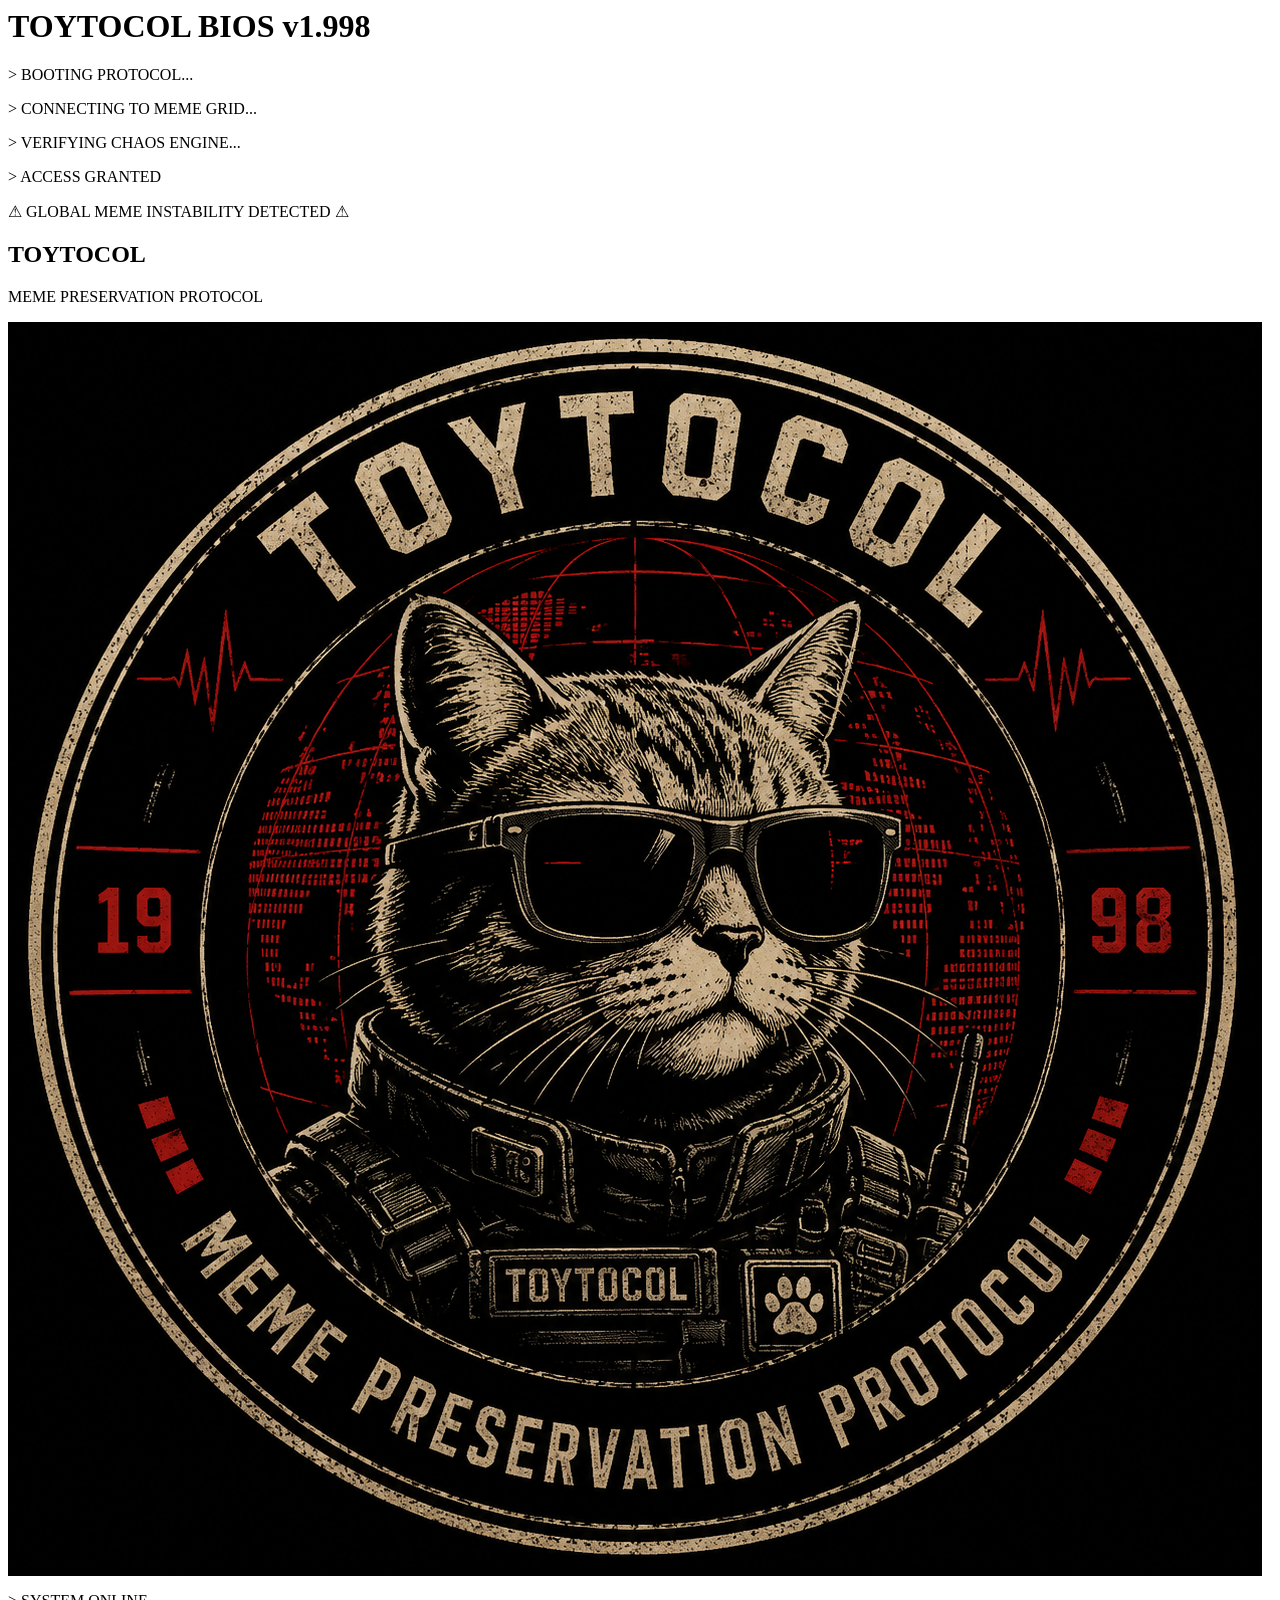
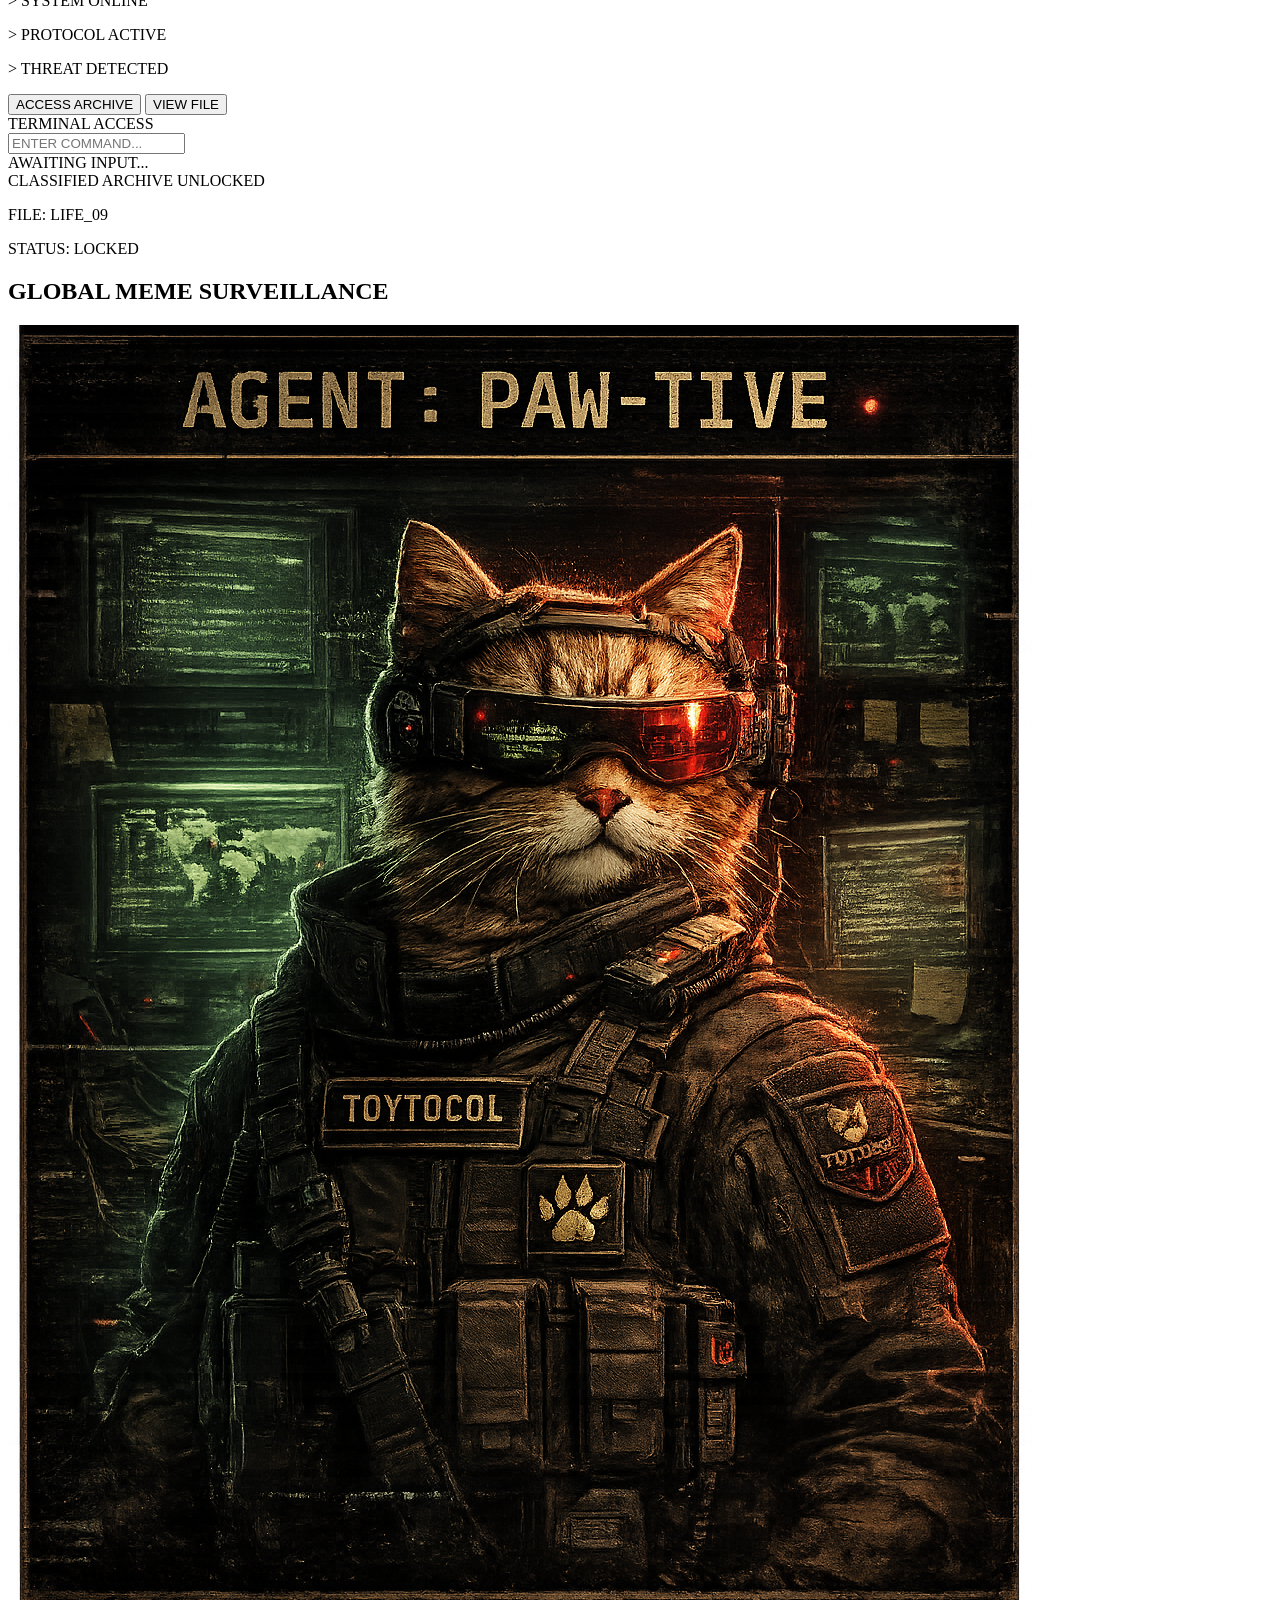
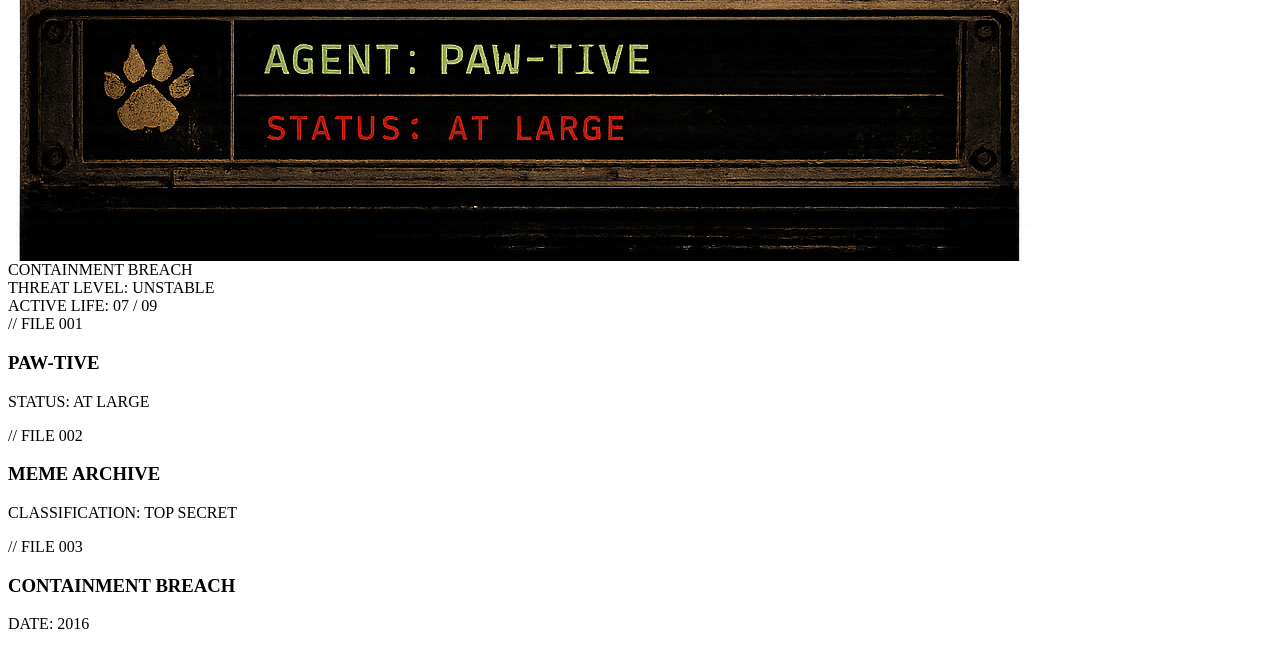
==== index.html @ 7f255faa "Update index.html" ====
<body>

<!-- =========================
     CRT OVERLAY
========================= -->

<div class="crt"></div>


<!-- =========================
     BOOT SYSTEM
========================= -->

<div id="boot-screen">

<div class="boot-container">

<h1 class="boot-logo">
TOYTOCOL BIOS v1.998
</h1>

<div class="boot-terminal">

<p>> BOOTING PROTOCOL...</p>
<p>> CONNECTING TO MEME GRID...</p>
<p>> VERIFYING CHAOS ENGINE...</p>
<p>> ACCESS GRANTED</p>

</div>

<div class="loading-bar">
<div class="loading-fill"></div>
</div>

</div>

</div>


<!-- =========================
     ALERT BAR
========================= -->

<div class="alert-bar">

⚠ GLOBAL MEME INSTABILITY DETECTED ⚠

</div>


<!-- =========================
     MAIN DASHBOARD
========================= -->

<section class="dashboard">

<!-- LEFT SIDEBAR -->

<div class="panel sidebar">

<h2 class="glitch" data-text="TOYTOCOL">
TOYTOCOL
</h2>

<p class="sub">
MEME PRESERVATION PROTOCOL
</p>

<img src="logo.png" class="main-logo">

<div class="status-box">

<p>> SYSTEM ONLINE</p>
<p>> PROTOCOL ACTIVE</p>
<p>> THREAT DETECTED</p>

</div>

<div class="small-buttons">

<button id="archiveBtn">
ACCESS ARCHIVE
</button>

<button id="fileBtn">
VIEW FILE
</button>

</div>

<div class="secret-terminal">

<div class="secret-header">
TERMINAL ACCESS
</div>

<input
id="command-input"
placeholder="ENTER COMMAND..."
autocomplete="off"
>

<div id="terminal-response">
AWAITING INPUT...
</div>

</div>

<div id="hidden-archive" class="hidden-archive">

<div class="archive-title">
CLASSIFIED ARCHIVE UNLOCKED
</div>

<div class="archive-content">

<p>FILE: LIFE_09</p>
<p>STATUS: LOCKED</p>

</div>

</div>

</div>


<!-- CENTER SCREEN -->

<div class="panel center-panel">

<h2 class="panel-title">

GLOBAL MEME SURVEILLANCE

</h2>

<div class="containment-screen">

<div class="world-map"></div>

<div class="scan-line"></div>

<div class="vignette"></div>

<div class="warning-overlay"></div>

<div class="scanlines"></div>

<div class="noise"></div>

<div class="live-time" id="live-time"></div>

<div class="radar-ring ring1"></div>
<div class="radar-ring ring2"></div>
<div class="radar-ring ring3"></div>

<div class="radar-center"></div>

<div class="cat-center">

<img src="agent.png">

</div>

<div class="containment-title">

CONTAINMENT BREACH

</div>

<div class="threat-box">

THREAT LEVEL:
UNSTABLE

</div>

<div class="live-status">

ACTIVE LIFE:
07 / 09

</div>

</div>

</div>


<!-- RIGHT DOSSIERS -->

<div class="panel dossier-panel">

<div class="file-card">

<div class="file-top">
// FILE 001
</div>

<div class="file-main">

<h3>PAW-TIVE</h3>

<p>
STATUS:
<span>AT LARGE</span>
</p>

</div>

</div>


<div class="file-card">

<div class="file-top">
// FILE 002
</div>

<div class="file-main">

<h3>MEME ARCHIVE</h3>

<p>
CLASSIFICATION:
<span>TOP SECRET</span>
</p>

</div>

</div>


<div class="file-card">

<div class="file-top">
// FILE 003
</div>

<div class="file-main">

<h3>CONTAINMENT BREACH</h3>

<p>
DATE:
<span>2016</span>
</p>

</div>

</div>

</div>

</section>

<script src="script.js"></script>

</body>
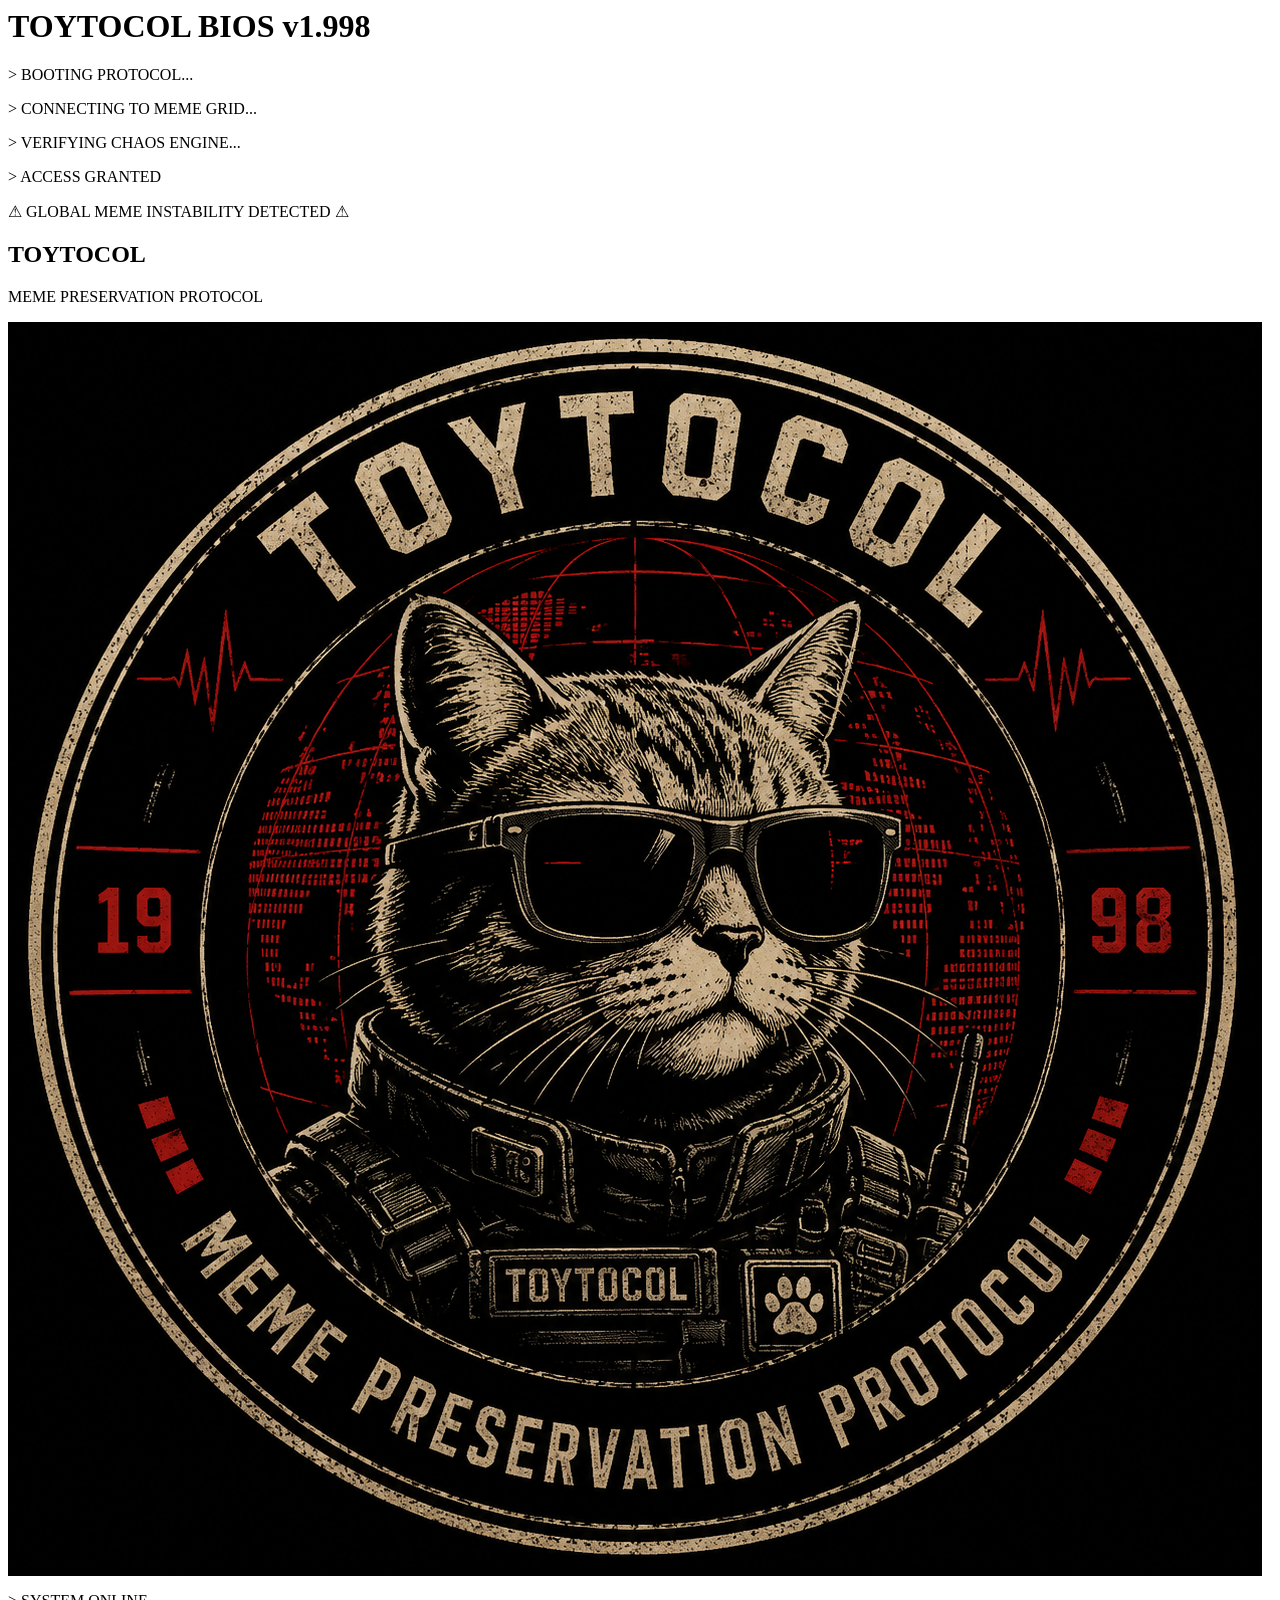
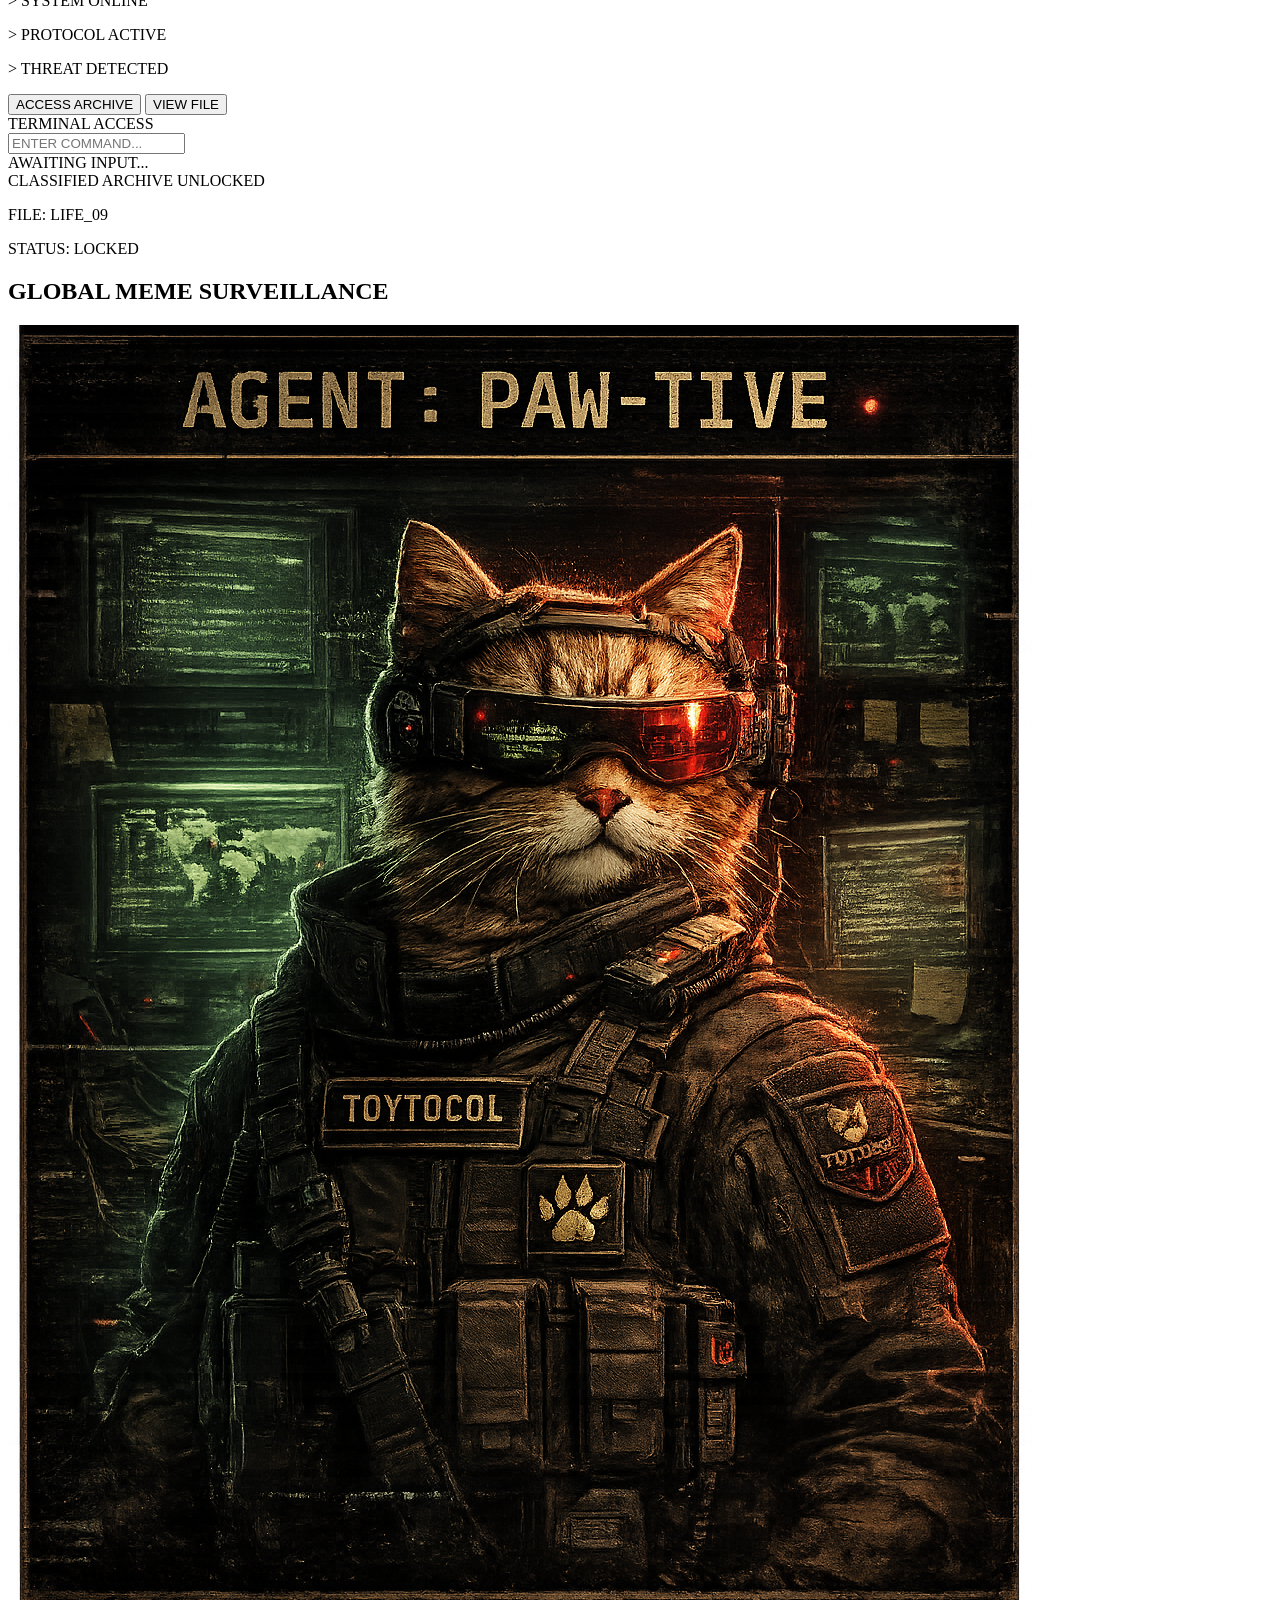
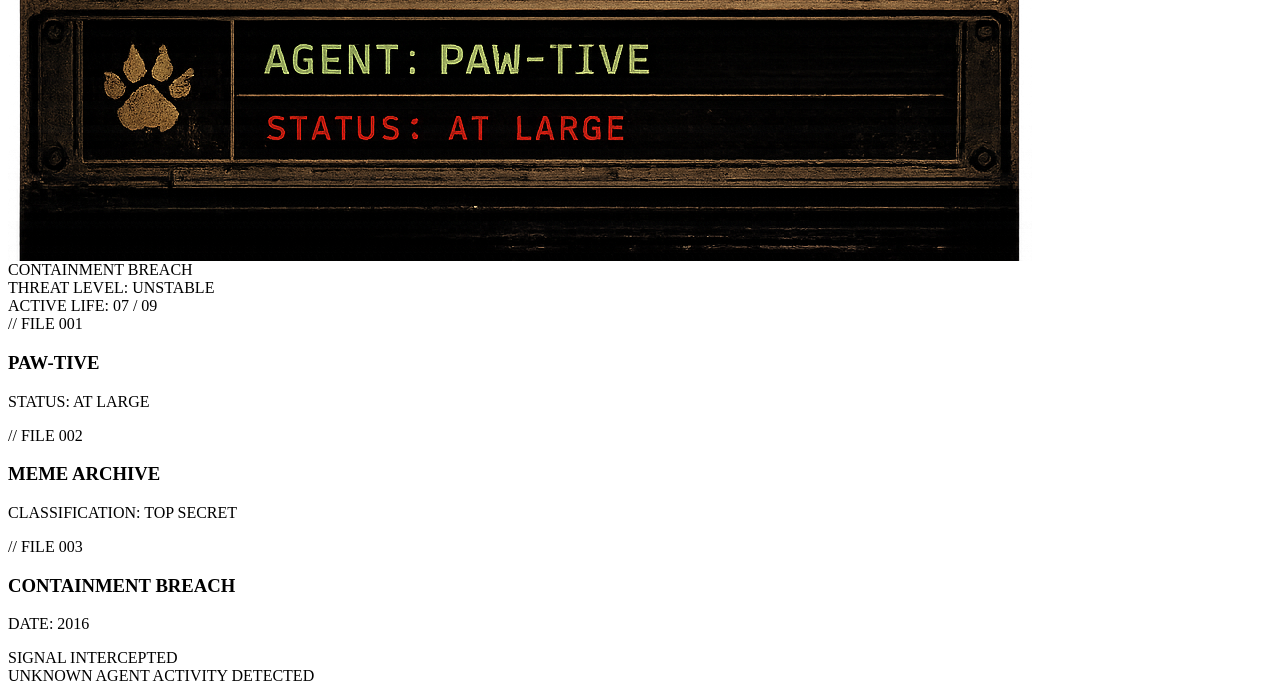
==== commit 98528d29: "Update index.html" ====
--- a/index.html
+++ b/index.html
@@ -253,6 +253,21 @@
 </div>
 
 </section>
+<div id="signal-popup" class="signal-popup">
+
+<div class="popup-title">
+
+SIGNAL INTERCEPTED
+
+</div>
+
+<div class="popup-content">
+
+UNKNOWN AGENT ACTIVITY DETECTED
+
+</div>
+
+</div>
 
 <script src="script.js"></script>
 
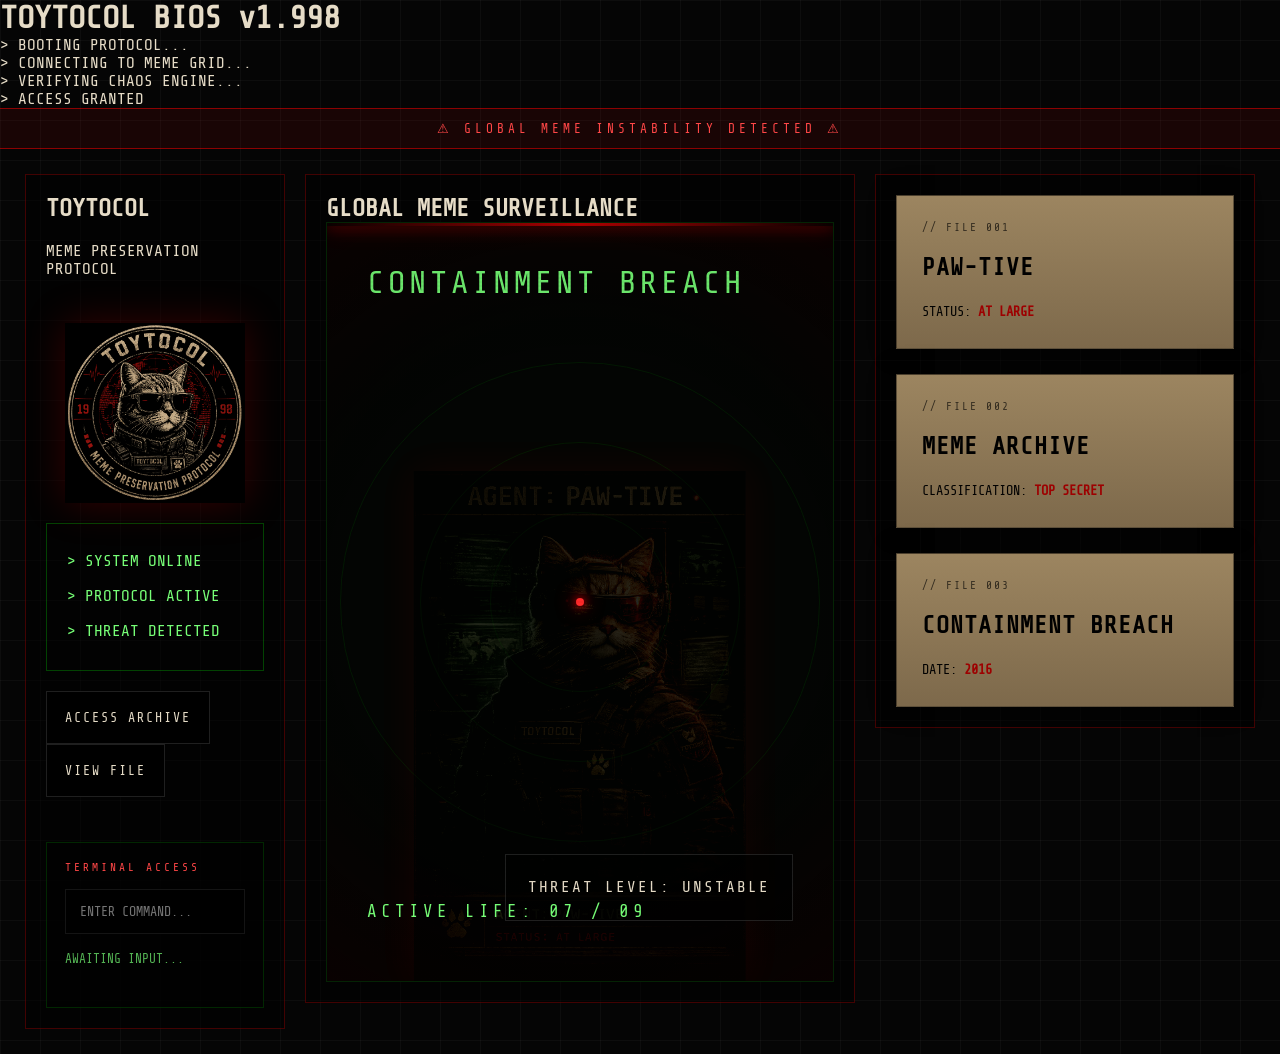
==== commit 4f7d6569: "Update index.html" ====
--- a/index.html
+++ b/index.html
@@ -1,3 +1,68 @@
+
+<head>
+
+<meta charset="UTF-8">
+
+<meta
+name="viewport"
+content="width=device-width, initial-scale=1.0">
+
+<title>
+TOYTOCOL // MEME PRESERVATION PROTOCOL
+</title>
+
+
+<!-- =========================
+     GOOGLE FONT
+========================= -->
+
+<link rel="preconnect"
+href="https://fonts.googleapis.com">
+
+<link rel="preconnect"
+href="https://fonts.gstatic.com"
+crossorigin>
+
+<link
+href="https://fonts.googleapis.com/css2?family=Share+Tech+Mono&display=swap"
+rel="stylesheet">
+
+
+<!-- =========================
+     CSS FILES
+========================= -->
+
+<link
+rel="stylesheet"
+href="style.css">
+
+<link
+rel="stylesheet"
+href="hud.css">
+
+<link
+rel="stylesheet"
+href="effects.css">
+
+<link
+rel="stylesheet"
+href="animations.css">
+
+<link
+rel="stylesheet"
+href="dossier.css">
+
+
+<!-- =========================
+     WEBSITE ICON
+========================= -->
+
+<link
+rel="icon"
+type="image/png"
+href="logo.png">
+
+</head>
 <body>
 
 <!-- =========================
@@ -8,266 +73,349 @@
 
 
 <!-- =========================
-     BOOT SYSTEM
+     BOOT SCREEN
 ========================= -->
 
 <div id="boot-screen">
 
-<div class="boot-container">
-
-<h1 class="boot-logo">
-TOYTOCOL BIOS v1.998
-</h1>
-
-<div class="boot-terminal">
-
-<p>> BOOTING PROTOCOL...</p>
-<p>> CONNECTING TO MEME GRID...</p>
-<p>> VERIFYING CHAOS ENGINE...</p>
-<p>> ACCESS GRANTED</p>
+    <div class="boot-container">
+
+        <h1 class="boot-logo">
+            TOYTOCOL BIOS v1.998
+        </h1>
+
+        <div class="boot-terminal">
+
+            <p>> BOOTING PROTOCOL...</p>
+            <p>> CONNECTING TO MEME GRID...</p>
+            <p>> VERIFYING CHAOS ENGINE...</p>
+            <p>> ACCESS GRANTED</p>
+
+        </div>
+
+        <div class="loading-bar">
+            <div class="loading-fill"></div>
+        </div>
+
+    </div>
 
 </div>
 
-<div class="loading-bar">
-<div class="loading-fill"></div>
+
+<!-- =========================
+     ALERT BAR
+========================= -->
+
+<div class="alert-bar">
+
+    ⚠ GLOBAL MEME INSTABILITY DETECTED ⚠
+
 </div>
 
+
+<!-- =========================
+     MAIN DASHBOARD
+========================= -->
+
+<section class="dashboard">
+
+    <!-- =========================
+         LEFT SIDEBAR
+    ========================= -->
+
+    <aside class="panel sidebar">
+
+        <h2 class="glitch" data-text="TOYTOCOL">
+
+            TOYTOCOL
+
+        </h2>
+
+        <p class="sub">
+
+            MEME PRESERVATION PROTOCOL
+
+        </p>
+
+        <div class="logo">
+
+            <img
+                src="logo.png"
+                class="main-logo"
+                alt="TOYTOCOL logo"
+            >
+
+        </div>
+
+        <div class="status-box">
+
+            <p>> SYSTEM ONLINE</p>
+            <p>> PROTOCOL ACTIVE</p>
+            <p>> THREAT DETECTED</p>
+
+        </div>
+
+        <!-- BUTTONS -->
+
+        <div class="small-buttons">
+
+            <button
+                id="archiveBtn"
+                class="control-btn">
+
+                ACCESS ARCHIVE
+
+            </button>
+
+            <button
+                id="fileBtn"
+                class="control-btn">
+
+                VIEW FILE
+
+            </button>
+
+        </div>
+
+        <!-- SECRET TERMINAL -->
+
+        <div class="secret-terminal">
+
+            <div class="secret-header">
+
+                TERMINAL ACCESS
+
+            </div>
+
+            <input
+                id="command-input"
+                placeholder="ENTER COMMAND..."
+                autocomplete="off"
+            >
+
+            <div id="terminal-response">
+
+                AWAITING INPUT...
+
+            </div>
+
+        </div>
+
+        <!-- HIDDEN ARCHIVE -->
+
+        <div
+            id="hidden-archive"
+            class="hidden-archive">
+
+            <div class="archive-title">
+
+                CLASSIFIED ARCHIVE UNLOCKED
+
+            </div>
+
+            <div class="archive-content">
+
+                <p>FILE: LIFE_09</p>
+                <p>STATUS: LOCKED</p>
+
+            </div>
+
+        </div>
+
+    </aside>
+
+
+
+    <!-- =========================
+         CENTER SCREEN
+    ========================= -->
+
+    <main class="panel center-panel">
+
+        <h2 class="panel-title">
+
+            GLOBAL MEME SURVEILLANCE
+
+        </h2>
+
+        <div class="containment-screen">
+
+            <!-- BACKGROUND EFFECTS -->
+
+            <div class="world-map"></div>
+
+            <div class="scan-line"></div>
+
+            <div class="scanlines"></div>
+
+            <div class="noise"></div>
+
+            <div class="vignette"></div>
+
+            <div class="warning-overlay"></div>
+
+            <!-- HUD -->
+
+            <div
+                class="live-time"
+                id="live-time">
+            </div>
+
+            <div class="radar-ring ring1"></div>
+            <div class="radar-ring ring2"></div>
+            <div class="radar-ring ring3"></div>
+
+            <div class="radar-center"></div>
+
+            <!-- AGENT -->
+
+            <div class="cat-center">
+
+                <img
+                    src="agent.png"
+                    alt="Agent Paw-Tive"
+                >
+
+            </div>
+
+            <!-- TEXT -->
+
+            <div class="containment-title">
+
+                CONTAINMENT BREACH
+
+            </div>
+
+            <div class="threat-box">
+
+                THREAT LEVEL:
+                UNSTABLE
+
+            </div>
+
+            <div class="live-status">
+
+                ACTIVE LIFE:
+                07 / 09
+
+            </div>
+
+        </div>
+
+    </main>
+
+
+
+    <!-- =========================
+         DOSSIER PANEL
+    ========================= -->
+
+    <aside class="panel dossier-panel">
+
+        <div class="file-card">
+
+            <div class="file-top">
+
+                // FILE 001
+
+            </div>
+
+            <div class="file-main">
+
+                <h3>PAW-TIVE</h3>
+
+                <p>
+
+                    STATUS:
+                    <span>AT LARGE</span>
+
+                </p>
+
+            </div>
+
+        </div>
+
+
+        <div class="file-card">
+
+            <div class="file-top">
+
+                // FILE 002
+
+            </div>
+
+            <div class="file-main">
+
+                <h3>MEME ARCHIVE</h3>
+
+                <p>
+
+                    CLASSIFICATION:
+                    <span>TOP SECRET</span>
+
+                </p>
+
+            </div>
+
+        </div>
+
+
+        <div class="file-card">
+
+            <div class="file-top">
+
+                // FILE 003
+
+            </div>
+
+            <div class="file-main">
+
+                <h3>CONTAINMENT BREACH</h3>
+
+                <p>
+
+                    DATE:
+                    <span>2016</span>
+
+                </p>
+
+            </div>
+
+        </div>
+
+    </aside>
+
+</section>
+
+
+
+<!-- =========================
+     SIGNAL POPUP
+========================= -->
+
+<div
+id="signal-popup"
+class="signal-popup">
+
+    <div class="popup-title">
+
+        SIGNAL INTERCEPTED
+
+    </div>
+
+    <div class="popup-content">
+
+        UNKNOWN AGENT ACTIVITY DETECTED
+
+    </div>
+
 </div>
 
-</div>
-
-
-<!-- =========================
-     ALERT BAR
-========================= -->
-
-<div class="alert-bar">
-
-⚠ GLOBAL MEME INSTABILITY DETECTED ⚠
-
-</div>
-
-
-<!-- =========================
-     MAIN DASHBOARD
-========================= -->
-
-<section class="dashboard">
-
-<!-- LEFT SIDEBAR -->
-
-<div class="panel sidebar">
-
-<h2 class="glitch" data-text="TOYTOCOL">
-TOYTOCOL
-</h2>
-
-<p class="sub">
-MEME PRESERVATION PROTOCOL
-</p>
-
-<img src="logo.png" class="main-logo">
-
-<div class="status-box">
-
-<p>> SYSTEM ONLINE</p>
-<p>> PROTOCOL ACTIVE</p>
-<p>> THREAT DETECTED</p>
-
-</div>
-
-<div class="small-buttons">
-
-<button id="archiveBtn">
-ACCESS ARCHIVE
-</button>
-
-<button id="fileBtn">
-VIEW FILE
-</button>
-
-</div>
-
-<div class="secret-terminal">
-
-<div class="secret-header">
-TERMINAL ACCESS
-</div>
-
-<input
-id="command-input"
-placeholder="ENTER COMMAND..."
-autocomplete="off"
->
-
-<div id="terminal-response">
-AWAITING INPUT...
-</div>
-
-</div>
-
-<div id="hidden-archive" class="hidden-archive">
-
-<div class="archive-title">
-CLASSIFIED ARCHIVE UNLOCKED
-</div>
-
-<div class="archive-content">
-
-<p>FILE: LIFE_09</p>
-<p>STATUS: LOCKED</p>
-
-</div>
-
-</div>
-
-</div>
-
-
-<!-- CENTER SCREEN -->
-
-<div class="panel center-panel">
-
-<h2 class="panel-title">
-
-GLOBAL MEME SURVEILLANCE
-
-</h2>
-
-<div class="containment-screen">
-
-<div class="world-map"></div>
-
-<div class="scan-line"></div>
-
-<div class="vignette"></div>
-
-<div class="warning-overlay"></div>
-
-<div class="scanlines"></div>
-
-<div class="noise"></div>
-
-<div class="live-time" id="live-time"></div>
-
-<div class="radar-ring ring1"></div>
-<div class="radar-ring ring2"></div>
-<div class="radar-ring ring3"></div>
-
-<div class="radar-center"></div>
-
-<div class="cat-center">
-
-<img src="agent.png">
-
-</div>
-
-<div class="containment-title">
-
-CONTAINMENT BREACH
-
-</div>
-
-<div class="threat-box">
-
-THREAT LEVEL:
-UNSTABLE
-
-</div>
-
-<div class="live-status">
-
-ACTIVE LIFE:
-07 / 09
-
-</div>
-
-</div>
-
-</div>
-
-
-<!-- RIGHT DOSSIERS -->
-
-<div class="panel dossier-panel">
-
-<div class="file-card">
-
-<div class="file-top">
-// FILE 001
-</div>
-
-<div class="file-main">
-
-<h3>PAW-TIVE</h3>
-
-<p>
-STATUS:
-<span>AT LARGE</span>
-</p>
-
-</div>
-
-</div>
-
-
-<div class="file-card">
-
-<div class="file-top">
-// FILE 002
-</div>
-
-<div class="file-main">
-
-<h3>MEME ARCHIVE</h3>
-
-<p>
-CLASSIFICATION:
-<span>TOP SECRET</span>
-</p>
-
-</div>
-
-</div>
-
-
-<div class="file-card">
-
-<div class="file-top">
-// FILE 003
-</div>
-
-<div class="file-main">
-
-<h3>CONTAINMENT BREACH</h3>
-
-<p>
-DATE:
-<span>2016</span>
-</p>
-
-</div>
-
-</div>
-
-</div>
-
-</section>
-<div id="signal-popup" class="signal-popup">
-
-<div class="popup-title">
-
-SIGNAL INTERCEPTED
-
-</div>
-
-<div class="popup-content">
-
-UNKNOWN AGENT ACTIVITY DETECTED
-
-</div>
-
-</div>
+
+
+<!-- =========================
+     JAVASCRIPT
+========================= -->
 
 <script src="script.js"></script>
 
--- a/style.css
+++ b/style.css
@@ -0,0 +1,262 @@
+/* =========================
+   GLOBAL STYLES
+========================= */
+
+*{
+margin:0;
+padding:0;
+box-sizing:border-box;
+}
+
+body{
+
+background:#050505;
+color:#e6dcc7;
+
+font-family:
+'Share Tech Mono',
+monospace;
+
+overflow-x:hidden;
+
+/* GRID BACKGROUND */
+
+background-image:
+
+linear-gradient(
+rgba(255,255,255,0.03) 1px,
+transparent 1px
+),
+
+linear-gradient(
+90deg,
+rgba(255,255,255,0.03) 1px,
+transparent 1px
+);
+
+background-size:40px 40px;
+}
+
+/* =========================
+   TOP ALERT BAR
+========================= */
+
+.alert-bar{
+
+width:100%;
+
+padding:12px;
+
+text-align:center;
+
+border-top:
+1px solid rgba(255,0,0,0.5);
+
+border-bottom:
+1px solid rgba(255,0,0,0.5);
+
+background:
+rgba(255,0,0,0.08);
+
+letter-spacing:4px;
+
+font-size:0.8rem;
+
+color:#ff4747;
+}
+
+/* =========================
+   MAIN DASHBOARD
+========================= */
+
+.dashboard{
+
+display:grid;
+
+grid-template-columns:
+260px 1fr 380px;
+
+gap:20px;
+
+padding:25px;
+
+align-items:start;
+}
+
+/* =========================
+   PANELS
+========================= */
+
+.panel{
+
+border:
+1px solid rgba(255,0,0,0.25);
+
+background:
+rgba(0,0,0,0.5);
+
+padding:20px;
+}
+
+/* =========================
+   SIDEBAR
+========================= */
+
+.sidebar{
+
+display:flex;
+flex-direction:column;
+gap:20px;
+}
+
+/* LOGO */
+
+.logo{
+
+text-align:center;
+}
+
+.logo h1{
+
+font-size:4rem;
+
+letter-spacing:4px;
+
+margin-bottom:10px;
+}
+
+.logo p{
+
+font-size:0.8rem;
+
+opacity:0.6;
+}
+
+/* LOGO IMAGE */
+
+.logo img{
+
+width:180px;
+
+margin-top:25px;
+
+filter:
+drop-shadow(0 0 20px rgba(255,0,0,0.2));
+}
+
+/* =========================
+   STATUS BOX
+========================= */
+
+.status-box{
+
+border:
+1px solid rgba(0,255,0,0.25);
+
+padding:20px;
+
+line-height:2.2;
+
+color:#77ff77;
+}
+
+/* =========================
+   BUTTONS
+========================= */
+
+.control-btn{
+
+padding:18px;
+
+background:black;
+
+border:
+1px solid rgba(255,255,255,0.12);
+
+color:#e6dcc7;
+
+font-family:
+inherit;
+
+letter-spacing:2px;
+
+cursor:pointer;
+
+transition:0.3s;
+}
+
+.control-btn:hover{
+
+border-color:#ff4747;
+
+color:#ff4747;
+}
+
+/* =========================
+   SECRET TERMINAL
+========================= */
+
+.secret-terminal{
+
+margin-top:25px;
+
+border:
+1px solid rgba(0,255,0,0.15);
+
+background:
+rgba(0,0,0,0.6);
+
+padding:18px;
+}
+
+/* HEADER */
+
+.secret-header{
+
+font-size:0.7rem;
+
+letter-spacing:3px;
+
+margin-bottom:15px;
+
+color:#ff4747;
+}
+
+/* INPUT */
+
+#command-input{
+
+width:100%;
+
+padding:14px;
+
+background:black;
+
+border:
+1px solid rgba(255,255,255,0.08);
+
+color:#77ff77;
+
+font-family:
+inherit;
+
+outline:none;
+
+margin-bottom:15px;
+}
+
+/* RESPONSE */
+
+#terminal-response{
+
+font-size:0.8rem;
+
+line-height:1.6;
+
+opacity:0.7;
+
+color:#77ff77;
+
+min-height:40px;
+}
+
--- a/hud.css
+++ b/hud.css
@@ -0,0 +1,323 @@
+
+/* =========================
+   CONTAINMENT SCREEN
+========================= */
+
+.containment-screen{
+
+position:relative;
+
+height:760px;
+
+background:#040404;
+
+overflow:hidden;
+
+border:
+1px solid rgba(0,255,0,0.12);
+}
+
+/* =========================
+   WORLD MAP
+========================= */
+
+.world-map{
+
+position:absolute;
+inset:0;
+
+background-image:
+
+linear-gradient(
+rgba(0,255,0,0.03),
+rgba(0,255,0,0.03)
+),
+
+url('https://upload.wikimedia.org/wikipedia/commons/8/80/World_map_-_low_resolution.svg');
+
+background-size:cover;
+background-position:center;
+background-repeat:no-repeat;
+
+opacity:0.22;
+
+filter:
+brightness(0.9)
+contrast(1.4)
+blur(0.5px);
+
+z-index:1;
+}
+
+/* =========================
+   SCAN LINE
+========================= */
+
+.scan-line{
+
+position:absolute;
+
+width:100%;
+height:3px;
+
+background:
+linear-gradient(
+90deg,
+transparent,
+rgba(255,0,0,0.9),
+transparent
+);
+
+top:0;
+left:0;
+
+box-shadow:
+0 0 15px red,
+0 0 25px rgba(255,0,0,0.5);
+
+z-index:6;
+
+opacity:0.75;
+}
+
+/* =========================
+   CONTAINMENT TITLE
+========================= */
+
+.containment-title{
+
+position:absolute;
+
+top:40px;
+left:40px;
+
+font-size:2rem;
+
+line-height:1.3;
+
+letter-spacing:4px;
+
+color:#77ff77;
+
+z-index:6;
+
+opacity:0.9;
+}
+
+/* =========================
+   CAT CENTER
+========================= */
+
+.cat-center{
+
+position:absolute;
+
+bottom:0;
+left:50%;
+
+transform:translateX(-50%);
+
+z-index:4;
+}
+
+.cat-center img{
+
+width:340px;
+
+opacity:0.45;
+
+filter:
+brightness(0.35)
+contrast(1.15)
+blur(0.5px)
+drop-shadow(0 0 20px rgba(255,0,0,0.15));
+}
+
+/* =========================
+   THREAT BOX
+========================= */
+
+.threat-box{
+
+position:absolute;
+
+bottom:60px;
+right:40px;
+
+padding:18px 22px;
+
+background:
+rgba(0,0,0,0.75);
+
+border:
+1px solid rgba(255,255,255,0.12);
+
+line-height:1.8;
+
+letter-spacing:2px;
+
+z-index:6;
+}
+
+/* =========================
+   LIVE STATUS
+========================= */
+
+.live-status{
+
+position:absolute;
+
+bottom:60px;
+left:40px;
+
+color:#77ff77;
+
+font-size:1.1rem;
+
+letter-spacing:4px;
+
+z-index:6;
+}
+
+/* =========================
+   RADAR CENTER
+========================= */
+
+.radar-center{
+
+position:absolute;
+
+top:50%;
+left:50%;
+
+width:8px;
+height:8px;
+
+background:#ff2a2a;
+
+border-radius:50%;
+
+transform:translate(-50%,-50%);
+
+box-shadow:
+0 0 10px red,
+0 0 20px red;
+
+z-index:6;
+}
+
+/* =========================
+   RADAR RINGS
+========================= */
+
+.radar-ring{
+
+position:absolute;
+
+top:50%;
+left:50%;
+
+border:
+1px solid rgba(0,255,0,0.08);
+
+border-radius:50%;
+
+transform:translate(-50%,-50%);
+
+z-index:2;
+}
+
+.ring1{
+width:180px;
+height:180px;
+}
+
+.ring2{
+width:320px;
+height:320px;
+}
+
+.ring3{
+width:480px;
+height:480px;
+}
+
+/* =========================
+   SIGNAL LINES
+========================= */
+
+.signal-line{
+
+position:absolute;
+
+height:1px;
+
+background:
+linear-gradient(
+90deg,
+transparent,
+rgba(0,255,0,0.7),
+transparent
+);
+
+opacity:0.3;
+
+z-index:2;
+}
+
+.line1{
+top:25%;
+left:10%;
+width:400px;
+}
+
+.line2{
+top:55%;
+right:15%;
+width:300px;
+}
+
+.line3{
+bottom:25%;
+left:30%;
+width:500px;
+}
+
+/* =========================
+   MICRO DATA
+========================= */
+
+.tiny-data{
+
+position:absolute;
+
+font-size:0.7rem;
+
+letter-spacing:2px;
+
+opacity:0.35;
+
+color:#77ff77;
+
+z-index:3;
+}
+
+.td1{
+top:22%;
+left:18%;
+}
+
+.td2{
+top:40%;
+right:18%;
+}
+
+.td3{
+bottom:18%;
+left:42%;
+}
+
+.td4{
+top:70%;
+right:28%;
+}
--- a/effects.css
+++ b/effects.css
@@ -0,0 +1,367 @@
+
+/* =========================
+   CRT OVERLAY
+========================= */
+
+.crt{
+
+position:fixed;
+
+top:0;
+left:0;
+
+width:100%;
+height:100%;
+
+pointer-events:none;
+
+z-index:9999;
+
+background:
+repeating-linear-gradient(
+to bottom,
+rgba(255,255,255,0.02),
+rgba(255,255,255,0.02) 1px,
+transparent 1px,
+transparent 3px
+);
+
+mix-blend-mode:overlay;
+
+opacity:0.15;
+}
+
+/* =========================
+   SCANLINES
+========================= */
+
+.scanlines{
+
+position:absolute;
+
+inset:0;
+
+background:
+linear-gradient(
+transparent 50%,
+rgba(0,0,0,0.18) 50%
+);
+
+background-size:100% 4px;
+
+opacity:0.2;
+
+pointer-events:none;
+
+z-index:9;
+}
+
+/* =========================
+   VIGNETTE
+========================= */
+
+.vignette{
+
+position:absolute;
+
+inset:0;
+
+background:
+radial-gradient(
+circle,
+transparent 45%,
+rgba(0,0,0,0.8)
+);
+
+z-index:1;
+
+pointer-events:none;
+}
+
+/* =========================
+   WARNING OVERLAY
+========================= */
+
+.warning-overlay{
+
+position:absolute;
+
+inset:0;
+
+background:
+radial-gradient(
+circle,
+transparent 60%,
+rgba(255,0,0,0.03)
+);
+
+pointer-events:none;
+
+z-index:2;
+}
+
+/* =========================
+   DUST PARTICLES
+========================= */
+
+.dust{
+
+position:absolute;
+
+border-radius:50%;
+
+background:
+rgba(255,255,255,0.04);
+
+filter:blur(2px);
+
+z-index:1;
+}
+
+/* PARTICLES */
+
+.dust1{
+
+width:4px;
+height:4px;
+
+top:20%;
+left:10%;
+}
+
+.dust2{
+
+width:6px;
+height:6px;
+
+top:60%;
+left:70%;
+}
+
+.dust3{
+
+width:3px;
+height:3px;
+
+top:40%;
+left:40%;
+}
+
+.dust4{
+
+width:5px;
+height:5px;
+
+top:80%;
+left:20%;
+}
+
+.dust5{
+
+width:4px;
+height:4px;
+
+top:30%;
+left:85%;
+}
+
+/* =========================
+   NOISE OVERLAY
+========================= */
+
+.noise{
+
+position:absolute;
+
+inset:0;
+
+background-image:
+url('https://grainy-gradients.vercel.app/noise.svg');
+
+opacity:0.04;
+
+mix-blend-mode:overlay;
+
+pointer-events:none;
+
+z-index:2;
+}
+
+/* =========================
+   BLINK RED
+========================= */
+
+.blink-red{
+
+color:#ff4747;
+}
+
+/* =========================
+   LIVE TIME
+========================= */
+
+.live-time{
+
+position:absolute;
+
+top:40px;
+right:40px;
+
+color:#77ff77;
+
+letter-spacing:3px;
+
+font-size:0.9rem;
+
+z-index:6;
+
+opacity:0.8;
+}
+
+/* =========================
+   SIGNAL DOTS
+========================= */
+
+.signal{
+
+position:absolute;
+
+width:10px;
+height:10px;
+
+background:#ff2a2a;
+
+border-radius:50%;
+
+box-shadow:
+0 0 10px red,
+0 0 20px red;
+
+z-index:6;
+}
+
+.s1{
+top:30%;
+left:25%;
+}
+
+.s2{
+top:40%;
+right:22%;
+}
+
+.s3{
+bottom:28%;
+left:60%;
+}
+
+
+/* =========================
+   PANIC MODE
+========================= */
+
+.panic-mode{
+
+animation:
+panicFlash 0.15s infinite;
+
+}
+
+@keyframes panicFlash{
+
+0%{
+
+filter:
+brightness(1)
+hue-rotate(0deg);
+
+}
+
+25%{
+
+filter:
+brightness(1.4)
+hue-rotate(10deg);
+
+}
+
+50%{
+
+filter:
+brightness(0.7)
+hue-rotate(-10deg);
+
+}
+
+75%{
+
+filter:
+brightness(1.2)
+contrast(1.4);
+
+}
+
+100%{
+
+filter:
+brightness(1);
+
+}
+
+}
+
+
+/* =========================
+   SIGNAL POPUP
+========================= */
+
+.signal-popup{
+
+position:fixed;
+
+top:30px;
+right:-400px;
+
+width:320px;
+
+padding:18px;
+
+background:
+rgba(0,0,0,0.9);
+
+border:
+1px solid rgba(255,0,0,0.3);
+
+z-index:99999;
+
+transition:1s;
+
+box-shadow:
+0 0 25px rgba(255,0,0,0.2);
+
+}
+
+.popup-title{
+
+color:#ff4747;
+
+font-size:0.7rem;
+
+letter-spacing:3px;
+
+margin-bottom:10px;
+}
+
+.popup-content{
+
+color:#77ff77;
+
+font-size:0.8rem;
+
+line-height:1.6;
+}
+
+.signal-popup.show{
+
+right:30px;
+}
--- a/animations.css
+++ b/animations.css
@@ -0,0 +1,344 @@
+
+/* =========================
+   PULSE
+========================= */
+
+@keyframes pulse{
+
+0%{
+opacity:0.5;
+}
+
+50%{
+opacity:1;
+}
+
+100%{
+opacity:0.5;
+}
+
+}
+
+/* =========================
+   MAP PULSE
+========================= */
+
+@keyframes mapPulse{
+
+0%{
+opacity:0.08;
+}
+
+50%{
+opacity:0.16;
+}
+
+100%{
+opacity:0.08;
+}
+
+}
+
+/* =========================
+   SCAN MOVE
+========================= */
+
+@keyframes scanMove{
+
+0%{
+top:0%;
+}
+
+100%{
+top:100%;
+}
+
+}
+
+/* =========================
+   RADAR PULSE
+========================= */
+
+@keyframes radarPulse{
+
+0%{
+
+opacity:0;
+
+transform:
+translate(-50%,-50%)
+scale(0.8);
+
+}
+
+50%{
+opacity:0.2;
+}
+
+100%{
+
+opacity:0;
+
+transform:
+translate(-50%,-50%)
+scale(1.1);
+
+}
+
+}
+
+/* =========================
+   ROTATE RING
+========================= */
+
+@keyframes rotateRing{
+
+from{
+
+transform:
+translate(-50%,-50%)
+rotate(0deg);
+
+}
+
+to{
+
+transform:
+translate(-50%,-50%)
+rotate(360deg);
+
+}
+
+}
+
+/* =========================
+   SIGNAL MOVE
+========================= */
+
+@keyframes signalMove{
+
+0%{
+
+transform:
+translateX(-30px);
+
+opacity:0;
+}
+
+50%{
+opacity:0.4;
+}
+
+100%{
+
+transform:
+translateX(30px);
+
+opacity:0;
+}
+
+}
+
+/* =========================
+   SCREEN FLICKER
+========================= */
+
+@keyframes screenFlicker{
+
+0%{
+opacity:1;
+}
+
+97%{
+opacity:1;
+}
+
+98%{
+opacity:0.96;
+}
+
+99%{
+opacity:0.92;
+}
+
+100%{
+opacity:1;
+}
+
+}
+
+/* =========================
+   WARNING PULSE
+========================= */
+
+@keyframes warningPulse{
+
+0%{
+opacity:0;
+}
+
+50%{
+opacity:1;
+}
+
+100%{
+opacity:0;
+}
+
+}
+
+/* =========================
+   FLOAT DUST
+========================= */
+
+@keyframes floatDust{
+
+0%{
+
+transform:
+translateY(0px)
+translateX(0px);
+
+opacity:0;
+}
+
+20%{
+opacity:1;
+}
+
+80%{
+opacity:1;
+}
+
+100%{
+
+transform:
+translateY(-80px)
+translateX(20px);
+
+opacity:0;
+}
+
+}
+
+/* =========================
+   FLICKER TEXT
+========================= */
+
+@keyframes flickerText{
+
+0%{
+opacity:1;
+}
+
+50%{
+opacity:0.92;
+}
+
+52%{
+opacity:0.6;
+}
+
+54%{
+opacity:1;
+}
+
+100%{
+opacity:1;
+}
+
+}
+
+/* =========================
+   DANGER BLINK
+========================= */
+
+@keyframes dangerBlink{
+
+0%{
+opacity:1;
+}
+
+50%{
+opacity:0.3;
+color:#ff4747;
+}
+
+100%{
+opacity:1;
+}
+
+}
+
+/* =========================
+   INTEL APPEAR
+========================= */
+
+@keyframes intelAppear{
+
+from{
+opacity:0;
+transform:translateY(10px);
+}
+
+to{
+opacity:1;
+transform:translateY(0);
+}
+
+}
+
+/* =========================
+   BAR PULSE
+========================= */
+
+@keyframes barPulse{
+
+from{
+opacity:0.3;
+}
+
+to{
+opacity:1;
+}
+
+}
+
+/* =========================
+   WAVE MOVE
+========================= */
+
+@keyframes waveMove{
+
+from{
+transform:translateX(-10px);
+}
+
+to{
+transform:translateX(10px);
+}
+
+}
+
+/* =========================
+   RETICLE PULSE
+========================= */
+
+@keyframes reticlePulse{
+
+0%{
+opacity:0.2;
+transform:scale(1);
+}
+
+50%{
+opacity:0.8;
+transform:scale(1.05);
+}
+
+100%{
+opacity:0.2;
+transform:scale(1);
+}
+
+}
--- a/dossier.css
+++ b/dossier.css
@@ -0,0 +1,245 @@
+
+/* =========================
+   DOSSIER PANEL
+========================= */
+
+.dossier-panel{
+
+display:flex;
+flex-direction:column;
+
+gap:25px;
+}
+
+/* =========================
+   FILE CARD
+========================= */
+
+.file-card{
+
+background:
+linear-gradient(
+180deg,
+#9c8560,
+#7d694b
+);
+
+padding:25px;
+
+color:black;
+
+position:relative;
+
+overflow:hidden;
+
+border:
+1px solid rgba(0,0,0,0.4);
+
+box-shadow:
+0 0 25px rgba(0,0,0,0.35);
+
+font-family:
+'Share Tech Mono',
+monospace;
+}
+
+/* =========================
+   PAPER TEXTURE
+========================= */
+
+.file-card::before{
+
+content:'';
+
+position:absolute;
+
+inset:0;
+
+background-image:
+url('https://www.transparenttextures.com/patterns/old-wall.png');
+
+opacity:0.18;
+
+pointer-events:none;
+}
+
+/* =========================
+   FILE HEADER
+========================= */
+
+.file-top{
+
+font-size:0.7rem;
+
+letter-spacing:2px;
+
+margin-bottom:18px;
+
+opacity:0.65;
+}
+
+/* =========================
+   MAIN TITLE
+========================= */
+
+.file-main h3{
+
+font-size:1.5rem;
+
+line-height:1.3;
+
+margin-bottom:18px;
+
+letter-spacing:1px;
+}
+
+/* =========================
+   MAIN TEXT
+========================= */
+
+.file-main p{
+
+font-size:0.85rem;
+
+line-height:1.6;
+}
+
+/* =========================
+   RED STATUS
+========================= */
+
+.file-main span{
+
+color:#9d0000;
+
+font-weight:bold;
+}
+
+/* =========================
+   DANGER LEVEL
+========================= */
+
+.danger-level{
+
+display:flex;
+
+gap:6px;
+
+margin-top:20px;
+}
+
+.danger-level div{
+
+width:18px;
+height:12px;
+
+border:
+1px solid #a30000;
+
+background:
+rgba(163,0,0,0.2);
+}
+
+/* =========================
+   DOSSIER LABELS
+========================= */
+
+.dossier-stamp{
+
+position:absolute;
+
+top:20px;
+right:-35px;
+
+background:#a30000;
+
+color:#f2e6d0;
+
+padding:6px 40px;
+
+font-size:0.65rem;
+
+letter-spacing:2px;
+
+transform:rotate(35deg);
+
+box-shadow:
+0 0 10px rgba(0,0,0,0.3);
+}
+
+/* =========================
+   ARCHIVE CODE
+========================= */
+
+.archive-code{
+
+margin-top:18px;
+
+font-size:0.7rem;
+
+opacity:0.55;
+
+letter-spacing:2px;
+}
+
+/* =========================
+   DOSSIER HOVER
+========================= */
+
+.file-card{
+
+transition:
+transform 0.3s ease,
+box-shadow 0.3s ease;
+}
+
+.file-card:hover{
+
+transform:
+translateY(-4px);
+
+box-shadow:
+0 0 35px rgba(0,0,0,0.45);
+}
+
+
+/* =========================
+   HIDDEN ARCHIVE
+========================= */
+
+.hidden-archive{
+
+display:none;
+
+margin-top:20px;
+
+padding:20px;
+
+border:
+1px solid rgba(255,0,0,0.2);
+
+background:
+rgba(20,0,0,0.6);
+
+animation:
+flickerText 2s infinite;
+}
+
+.archive-title{
+
+color:#ff4747;
+
+font-size:0.75rem;
+
+letter-spacing:3px;
+
+margin-bottom:15px;
+}
+
+.archive-content{
+
+color:#77ff77;
+
+line-height:2;
+font-size:0.8rem;
+}
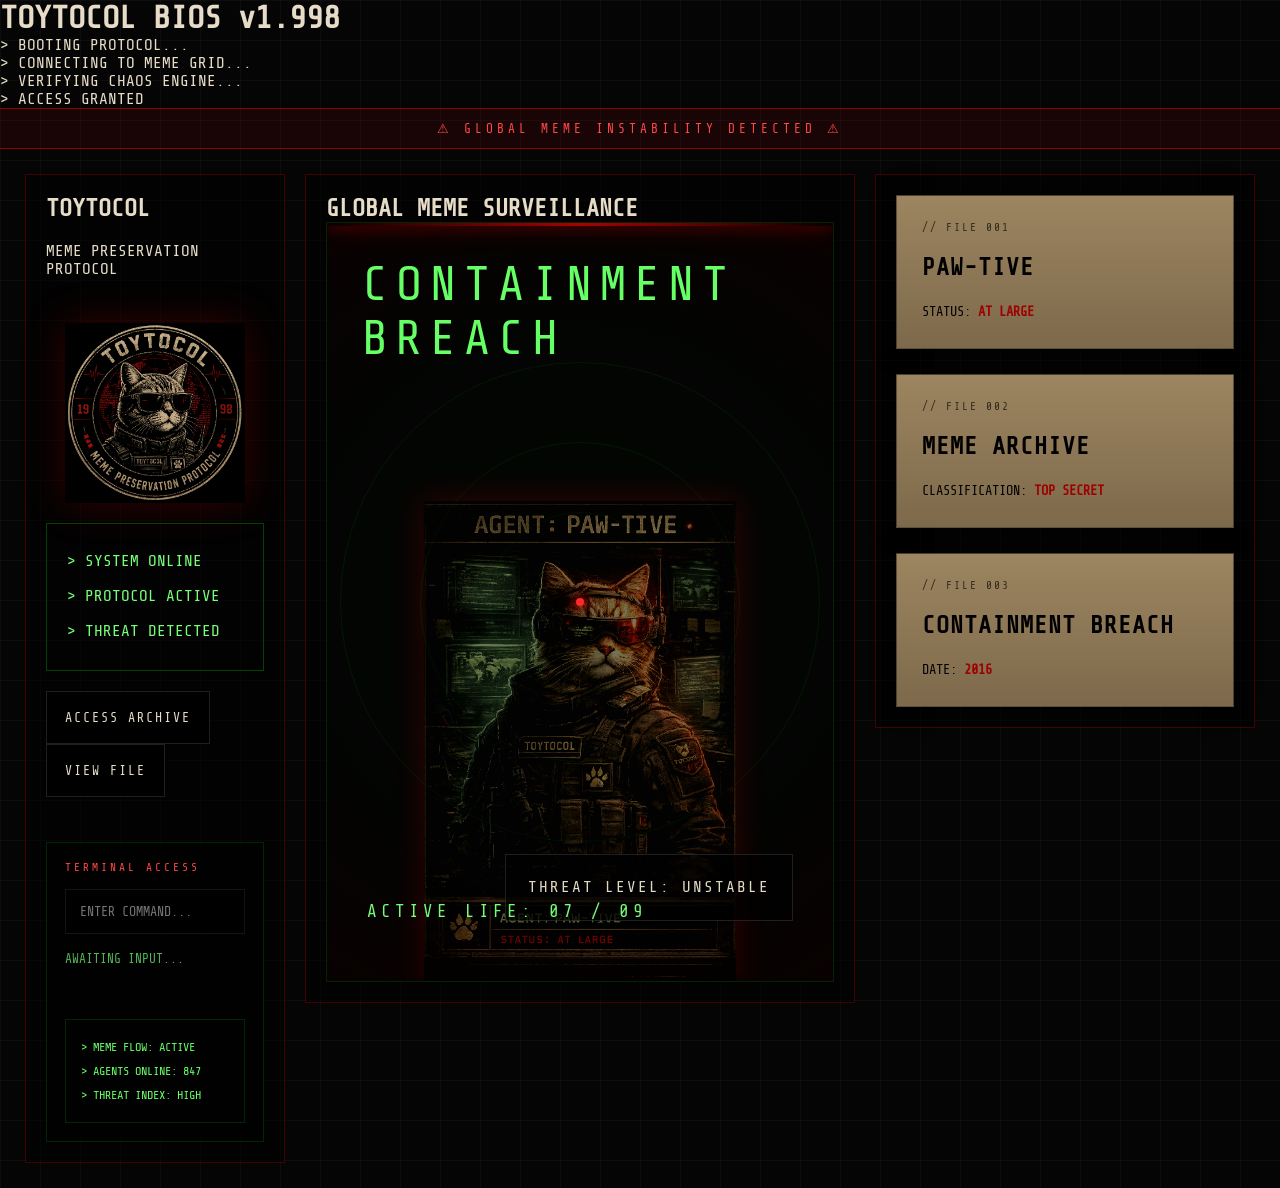
==== commit b82a1f2d: "Update index.html" ====
--- a/index.html
+++ b/index.html
@@ -198,6 +198,13 @@
                 AWAITING INPUT...
 
             </div>
+             <div class="mini-feed">
+
+<p>> MEME FLOW: ACTIVE</p>
+<p>> AGENTS ONLINE: 847</p>
+<p>> THREAT INDEX: HIGH</p>
+
+</div>
 
         </div>
 
--- a/hud.css
+++ b/hud.css
@@ -88,20 +88,17 @@
 
 position:absolute;
 
-top:40px;
-left:40px;
-
-font-size:2rem;
-
-line-height:1.3;
-
-letter-spacing:4px;
-
-color:#77ff77;
-
-z-index:6;
-
-opacity:0.9;
+top:35px;
+left:35px;
+
+font-size:3rem;
+
+letter-spacing:8px;
+
+color:#66ff66;
+
+z-index:20;
+
 }
 
 /* =========================
@@ -122,15 +119,18 @@
 
 .cat-center img{
 
-width:340px;
+width:320px;
 
 opacity:0.45;
 
 filter:
-brightness(0.35)
-contrast(1.15)
-blur(0.5px)
-drop-shadow(0 0 20px rgba(255,0,0,0.15));
+brightness(1.15)
+contrast(1.2)
+drop-shadow(
+0 0 15px
+rgba(255,0,0,0.4)
+);
+
 }
 
 /* =========================
@@ -321,3 +321,21 @@
 top:70%;
 right:28%;
 }
+
+
+.mini-feed{
+
+margin-top:30px;
+
+padding:15px;
+
+border:
+1px solid rgba(0,255,0,0.15);
+
+font-size:.75rem;
+
+line-height:2;
+
+color:#66ff66;
+
+}
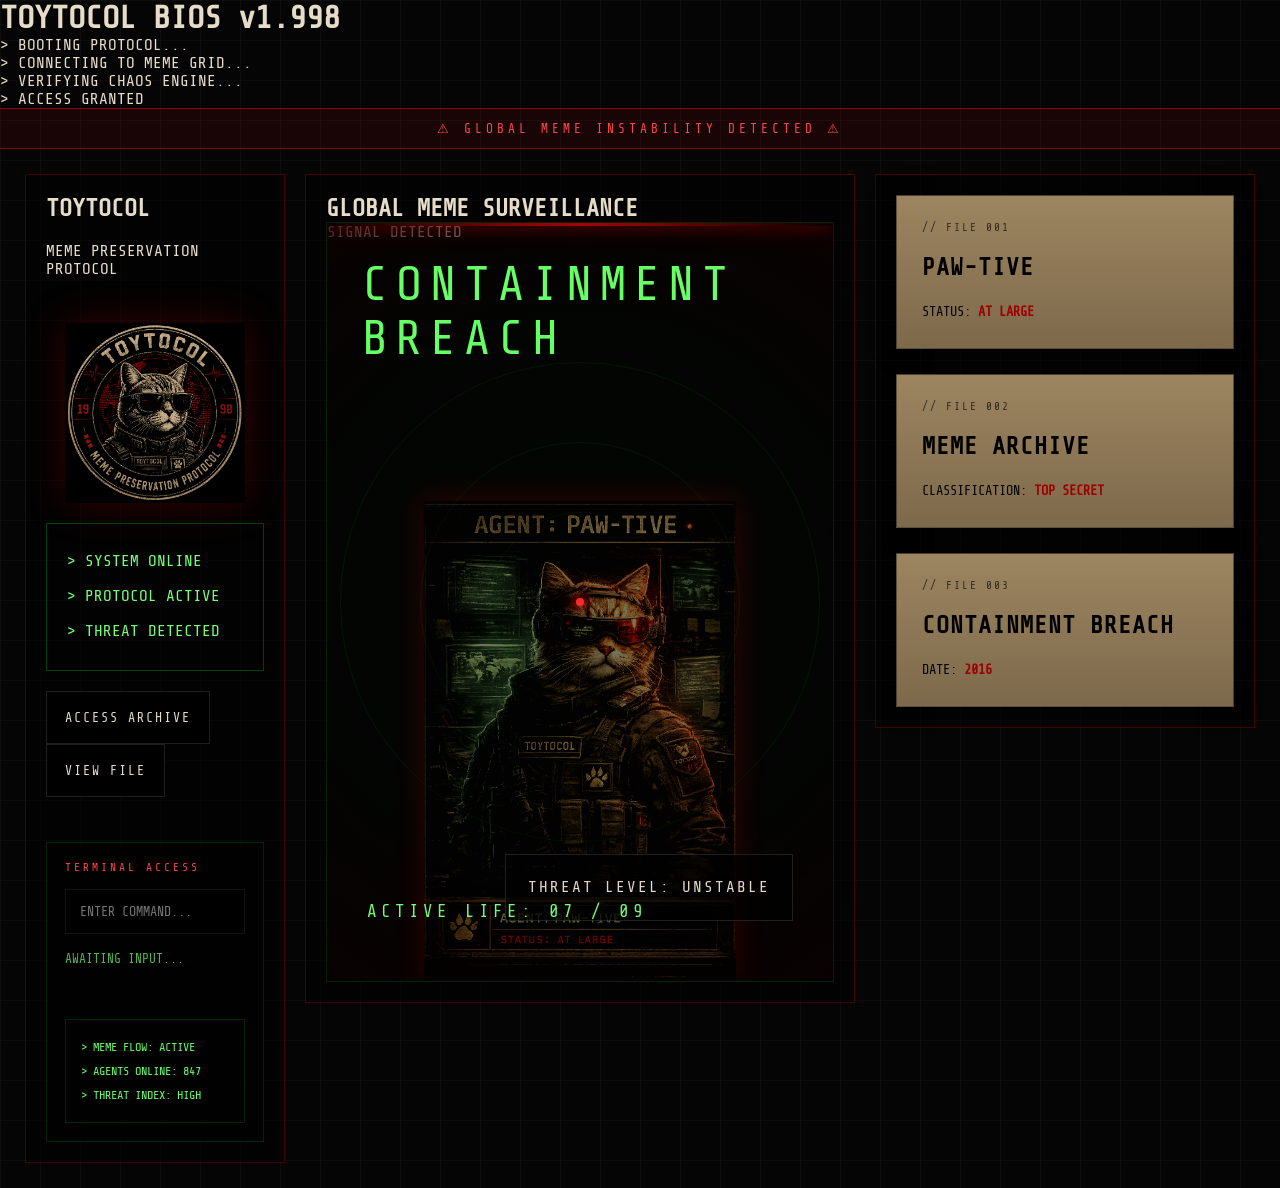
==== commit 4c21210a: "Update index.html" ====
--- a/index.html
+++ b/index.html
@@ -147,13 +147,21 @@
 
         </div>
 
-        <div class="status-box">
-
-            <p>> SYSTEM ONLINE</p>
-            <p>> PROTOCOL ACTIVE</p>
-            <p>> THREAT DETECTED</p>
-
-        </div>
+       <div class="status-box">
+
+          <p id="systemStatus">
+          > SYSTEM ONLINE
+          </p>
+          
+          <p id="protocolStatus">
+          > PROTOCOL ACTIVE
+          </p>
+          
+          <p id="threatStatus">
+          > THREAT DETECTED
+          </p>
+
+</div>
 
         <!-- BUTTONS -->
 
@@ -273,6 +281,14 @@
             <div class="radar-ring ring3"></div>
 
             <div class="radar-center"></div>
+             <div id="activity-ping" class="activity-ping"></div>
+             <div
+id="signal-label"
+class="signal-label">
+
+SIGNAL DETECTED
+
+</div>
 
             <!-- AGENT -->
 
--- a/hud.css
+++ b/hud.css
@@ -339,3 +339,41 @@
 color:#66ff66;
 
 }
+
+/* =========================
+   ACTIVITY PING
+========================= */
+
+.activity-ping{
+
+position:absolute;
+
+width:14px;
+height:14px;
+
+border-radius:50%;
+
+background:#ff4444;
+
+top:45%;
+left:60%;
+
+opacity:0;
+
+z-index:12;
+
+box-shadow:
+0 0 15px red,
+0 0 30px rgba(255,0,0,.4);
+
+}
+
+.activity-ping.active{
+
+animation:
+pingPulse 2s;
+}
+
+
+
+
--- a/effects.css
+++ b/effects.css
@@ -365,3 +365,84 @@
 
 right:30px;
 }
+
+/* =========================
+   ALERT MODE
+========================= */
+
+.danger-alert{
+
+animation:
+dangerPulse 0.5s infinite;
+
+}
+
+@keyframes dangerPulse{
+
+0%{
+
+background:
+rgba(80,0,0,.4);
+
+}
+
+50%{
+
+background:
+rgba(255,0,0,.35);
+
+}
+
+100%{
+
+background:
+rgba(80,0,0,.4);
+
+}
+
+}
+
+/* =========================
+   BUTTON PRESS
+========================= */
+
+.button-active{
+
+transform:scale(0.96);
+
+box-shadow:
+0 0 15px rgba(255,0,0,0.3);
+
+transition:0.15s;
+}
+
+
+/* =========================
+   TERMINAL FLASH
+========================= */
+
+.terminal-flash{
+
+animation:
+terminalFlash .3s;
+}
+
+@keyframes terminalFlash{
+
+0%{
+
+background:
+rgba(0,255,0,.25);
+
+}
+
+100%{
+
+background:
+transparent;
+
+}
+
+}
+
+
--- a/animations.css
+++ b/animations.css
@@ -342,3 +342,35 @@
 }
 
 }
+
+/* =========================
+   PING PULSE
+========================= */
+
+@keyframes pingPulse{
+
+0%{
+
+opacity:0;
+transform:scale(.2);
+
+}
+
+25%{
+
+opacity:1;
+transform:scale(1);
+
+}
+
+100%{
+
+opacity:0;
+transform:scale(4);
+
+}
+
+}
+
+
+
--- a/dossier.css
+++ b/dossier.css
@@ -243,3 +243,16 @@
 line-height:2;
 font-size:0.8rem;
 }
+
+
+.file-card:hover{
+
+transform:
+translateY(-6px)
+scale(1.03);
+
+border-color:#ff4444;
+
+cursor:pointer;
+
+}
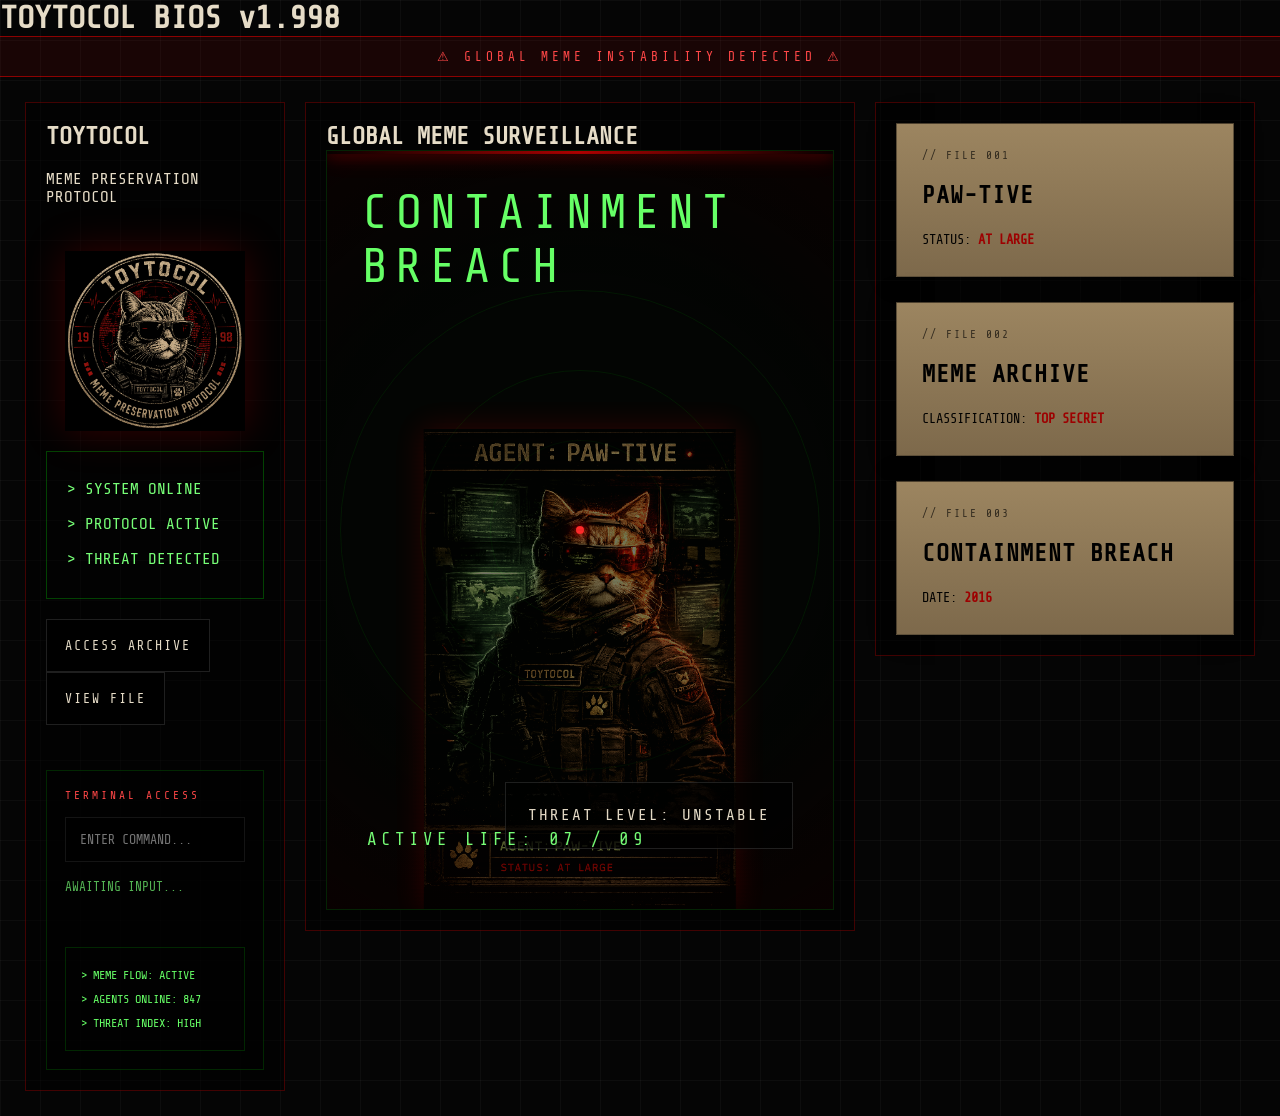
==== commit cf00cd6e: "Update index.html" ====
--- a/index.html
+++ b/index.html
@@ -84,14 +84,11 @@
             TOYTOCOL BIOS v1.998
         </h1>
 
-        <div class="boot-terminal">
-
-            <p>> BOOTING PROTOCOL...</p>
-            <p>> CONNECTING TO MEME GRID...</p>
-            <p>> VERIFYING CHAOS ENGINE...</p>
-            <p>> ACCESS GRANTED</p>
-
-        </div>
+       <div
+class="boot-terminal"
+id="boot-terminal">
+
+</div>
 
         <div class="loading-bar">
             <div class="loading-fill"></div>
--- a/hud.css
+++ b/hud.css
@@ -376,4 +376,43 @@
 
 
 
-
+/* =========================
+   SIGNAL LABEL
+========================= */
+
+.signal-label{
+
+position:absolute;
+
+padding:8px 12px;
+
+background:
+rgba(0,0,0,.8);
+
+border:
+1px solid
+rgba(0,255,0,.2);
+
+font-size:.7rem;
+
+letter-spacing:2px;
+
+color:#77ff77;
+
+opacity:0;
+
+z-index:20;
+
+pointer-events:none;
+
+transition:
+opacity .5s;
+}
+
+.signal-label.show{
+
+opacity:1;
+}
+
+
+
